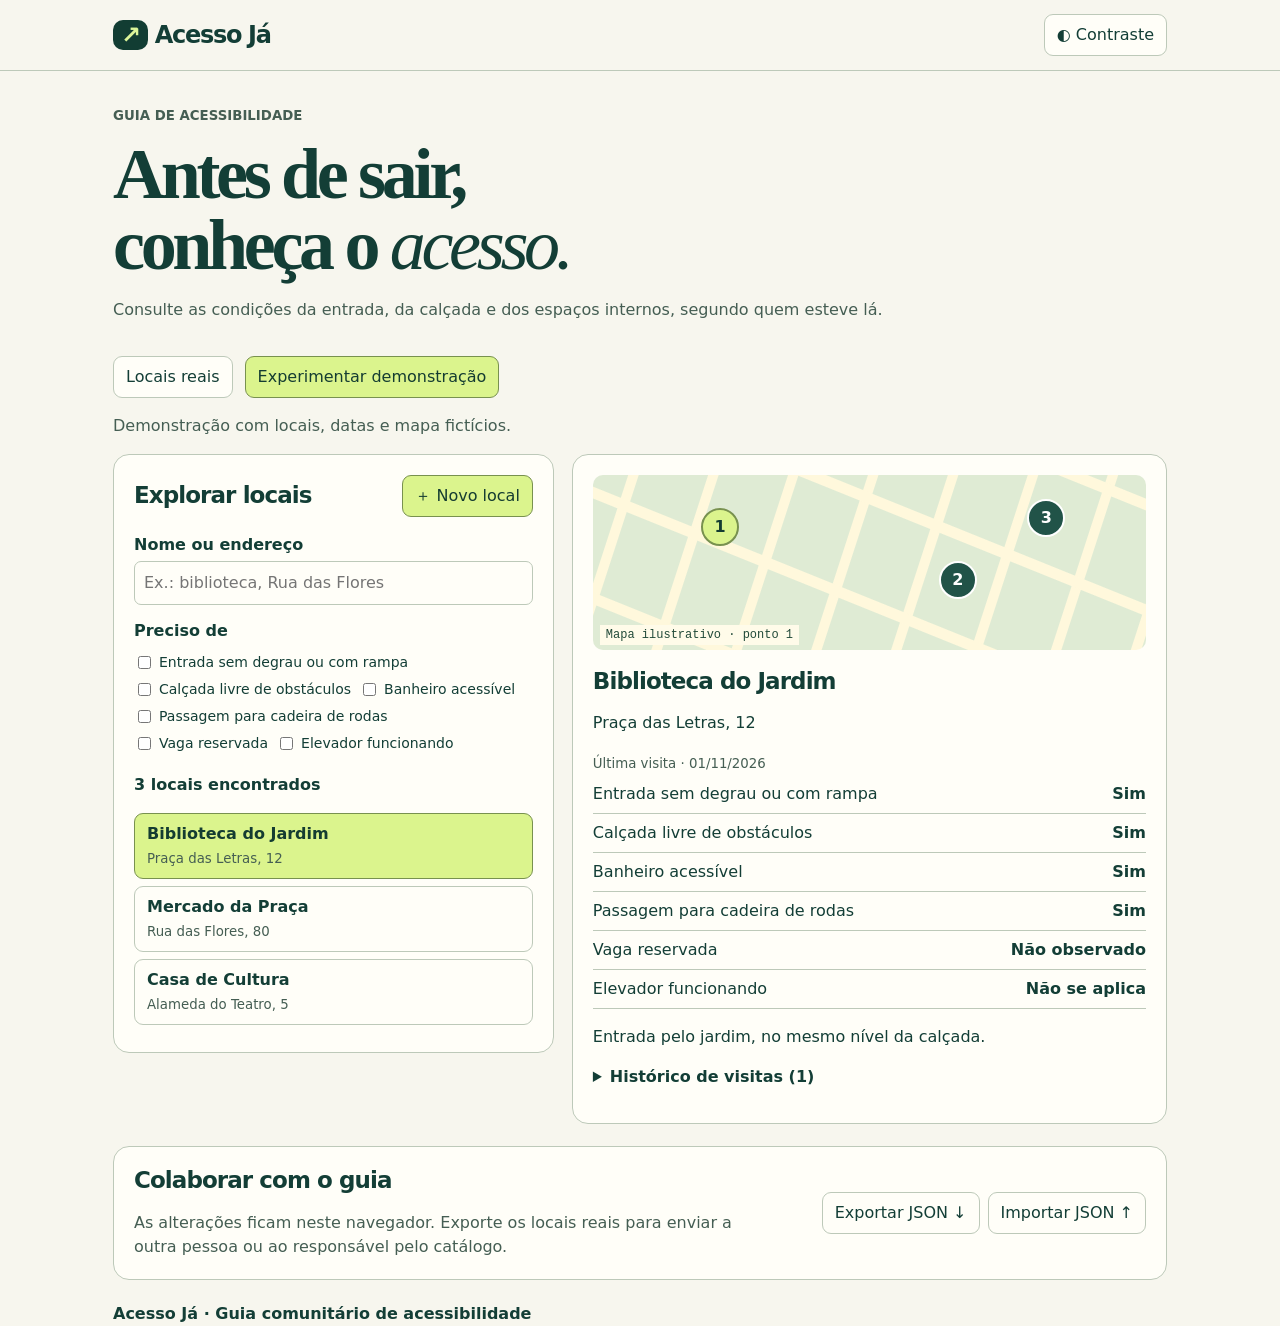
==== index.html @ 1cae5163 "feat: publica o Acesso Já" ====
<!doctype html><html lang="pt-BR"><head><meta charset="utf-8"><meta name="viewport" content="width=device-width,initial-scale=1"><meta name="theme-color" content="#113e37"><title>Acesso Já · Guia de acessibilidade</title><link rel="stylesheet" href="estilo.css"></head><body>
<a class="skip" href="#buscar">Pular para busca</a><header><div class="wrap bar"><strong class="brand"><i aria-hidden="true">↗</i> Acesso Já</strong><button id="contrast" aria-pressed="false">◐ Contraste</button></div></header>
<main class="wrap"><section class="hero"><small>GUIA DE ACESSIBILIDADE</small><h1>Antes de sair,<br>conheça o <em>acesso.</em></h1><p>Consulte as condições da entrada, da calçada e dos espaços internos, segundo quem esteve lá.</p></section>
<nav aria-label="Catálogo"><button id="real" aria-pressed="false">Locais reais</button><button id="demo" aria-pressed="true">Experimentar demonstração</button></nav><p id="source"></p>
<div class="columns"><section class="panel"><div class="heading"><h2>Explorar locais</h2><button id="add" class="accent">＋ Novo local</button></div><label for="buscar">Nome ou endereço</label><input type="search" id="buscar" placeholder="Ex.: biblioteca, Rua das Flores"><fieldset id="filters"><legend>Preciso de</legend></fieldset><p id="count" role="status"></p><div id="list"></div></section>
<section class="panel detail" aria-label="Local selecionado"><div id="map"></div><div id="details"></div></section></div>
<section class="share"><div><h2>Colaborar com o guia</h2><p>As alterações ficam neste navegador. Exporte os locais reais para enviar a outra pessoa ou ao responsável pelo catálogo.</p></div><div><button id="export">Exportar JSON ↓</button> <button id="import">Importar JSON ↑</button><input type="file" id="file" accept=".json,application/json" hidden></div></section><p id="status" role="status"></p></main>
<dialog id="dlg" aria-labelledby="formtitle"><form id="form"><h2 id="formtitle"></h2><div id="identity"><label>Nome do local<input id="name" maxlength="100"></label><label>Endereço e cidade<input id="address" maxlength="200"></label><div class="coords"><label>Latitude<input id="lat" type="number" step="any" min="-85" max="85" placeholder="-7.12"></label><label>Longitude<input id="lon" type="number" step="any" min="-180" max="180" placeholder="-34.86"></label></div><small>Coordenadas opcionais, em graus decimais. Preencha as duas para marcar no mapa.</small></div><label>Data da visita<input id="date" type="date" required></label><fieldset id="conditions"><legend>O que você observou?</legend></fieldset><label>Observação ou barreira encontrada<textarea id="note" rows="2" maxlength="500" placeholder="Ex.: degrau na entrada lateral"></textarea></label><p id="error" role="alert"></p><div class="heading"><button type="button" id="cancel">Cancelar</button><button class="accent">Salvar avaliação</button></div></form></dialog><footer class="wrap">Acesso Já · Guia comunitário de acessibilidade</footer><script src="dados.js"></script><script src="app.js"></script></body></html>
---- estilo.css ----
*{box-sizing:border-box}body{margin:0;--bg:#f7f6ee;--paper:#fffef8;--ink:#133e36;--muted:#455e53;--line:#bdc9b9;--lime:#dbf48d;background:var(--bg);color:var(--ink);font:16px/1.5 system-ui,sans-serif}body.contrast{--bg:#000;--paper:#101010;--ink:white;--muted:white;--line:white;--lime:#ffed68}.wrap{max-width:1150px;margin:auto;padding-inline:clamp(14px,4vw,48px)}header{border-bottom:1px solid var(--line)}.bar,.heading,.share,nav{display:flex;align-items:center;gap:12px;justify-content:space-between}.bar{padding-block:14px}.brand{font-size:24px;letter-spacing:-.055em}.brand i{font-style:normal;background:#123d33;color:#dcf59a;border-radius:10px;padding:1px 8px}.hero{padding:32px 0 18px}.hero small,legend,#count,footer{font-weight:650}.hero h1{font:700 clamp(36px,5.8vw,72px)/.99 Georgia,serif;letter-spacing:-.06em;margin:12px 0}.hero em{font-weight:400}.hero p,.share p,#source,small{color:var(--muted)}nav{justify-content:flex-start;flex-wrap:wrap}button,input,select,textarea{font:inherit;color:inherit}button{border:1px solid var(--line);background:var(--paper);padding:8px 12px;border-radius:9px;cursor:pointer}button:hover{border-color:var(--ink)}button[aria-pressed=true],.accent{background:var(--lime);color:#143c31;border-color:#78914f}button:focus-visible,input:focus-visible,textarea:focus-visible,select:focus-visible,a:focus-visible{outline:3px solid #ca5b19;outline-offset:3px}.columns{display:grid;grid-template-columns:1fr 1.35fr;gap:18px;align-items:start}.panel,.share,dialog{background:var(--paper);border:1px solid var(--line);border-radius:16px;padding:20px}.share{margin-top:18px}.share p{max-width:600px;margin-bottom:0}.share>div:last-child{display:flex;flex-wrap:wrap;gap:8px}h2,h3{line-height:1.2;margin:0 0 12px}h2{font-size:23px;letter-spacing:-.04em}.heading h2{margin:0}.heading{flex-wrap:wrap;margin-bottom:16px}label{display:block;font-weight:600}input:not([type=checkbox],[type=file]),textarea,select{display:block;background:var(--paper);border:1px solid var(--line);border-radius:7px;padding:9px;width:100%;margin:4px 0 12px}fieldset{border:0;margin:14px 0;padding:0}legend{padding:0;margin-bottom:6px}#filters label{font-size:14px;font-weight:500;display:inline-flex;align-items:center;gap:5px;margin:3px 8px 3px 0}#list button{display:block;width:100%;text-align:left;margin:7px 0}.item-name{display:block;font-weight:bold}#map{isolation:isolate;position:relative;overflow:hidden;border-radius:10px;margin-bottom:18px}.sketch{height:175px;background-color:#dfebd4;background-image:repeating-linear-gradient(22deg,transparent 0 42px,#fff8dc 43px 53px,transparent 54px 98px),repeating-linear-gradient(108deg,transparent 0 33px,#fff8dc 34px 43px,transparent 44px 76px)}.pin{position:absolute;transform:translate(-50%,-50%);border-radius:50%;background:#215348;color:white;border:2px solid white;width:38px;height:38px;padding:0;font-weight:bold}.caption{position:absolute;bottom:5px;left:7px;background:#fffbe9;color:#224a39;font:12px monospace;padding:3px 6px}.row{display:flex;justify-content:space-between;gap:12px;border-bottom:1px solid var(--line);padding:7px 0}.row b{text-align:right}.share,footer{margin-block:22px}.skip{position:absolute;left:-999px}.skip:focus{left:8px;background:white;color:black;z-index:5}.coords{display:flex;gap:10px}.coords>*{min-width:0;flex:1}dialog{color:var(--ink);width:min(540px,94vw);max-height:88vh}dialog::backdrop{background:#0c2823aa}details{margin:14px 0}summary{cursor:pointer;font-weight:bold}iframe{width:100%;height:230px;border:0}#error{color:#a52f16}.contrast #error{color:#ff9}#status{font-weight:bold}@media(max-width:780px){.columns{grid-template-columns:1fr}.share{display:block}.share p{margin-bottom:12px}.panel{padding:15px}}
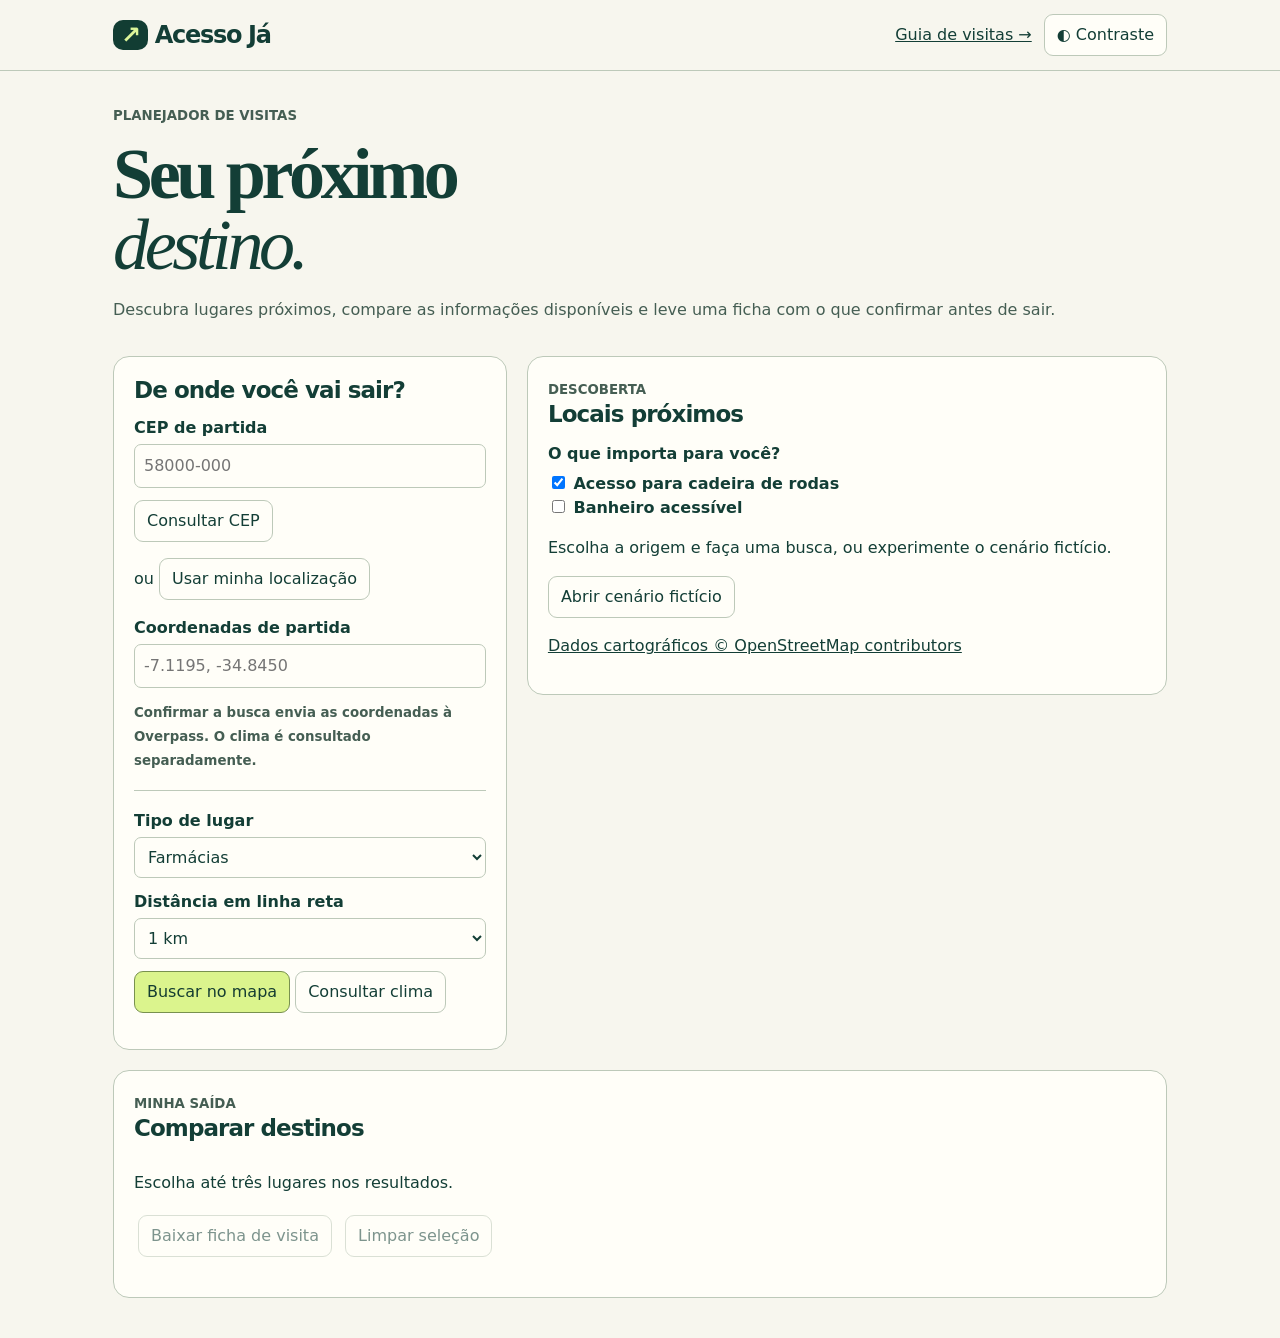
==== commit 7ea71022: "Second commit" ====
--- a/index.html
+++ b/index.html
@@ -1,8 +1,5 @@
-<!doctype html><html lang="pt-BR"><head><meta charset="utf-8"><meta name="viewport" content="width=device-width,initial-scale=1"><meta name="theme-color" content="#113e37"><title>Acesso Já · Guia de acessibilidade</title><link rel="stylesheet" href="estilo.css"></head><body>
-<a class="skip" href="#buscar">Pular para busca</a><header><div class="wrap bar"><strong class="brand"><i aria-hidden="true">↗</i> Acesso Já</strong><button id="contrast" aria-pressed="false">◐ Contraste</button></div></header>
-<main class="wrap"><section class="hero"><small>GUIA DE ACESSIBILIDADE</small><h1>Antes de sair,<br>conheça o <em>acesso.</em></h1><p>Consulte as condições da entrada, da calçada e dos espaços internos, segundo quem esteve lá.</p></section>
-<nav aria-label="Catálogo"><button id="real" aria-pressed="false">Locais reais</button><button id="demo" aria-pressed="true">Experimentar demonstração</button></nav><p id="source"></p>
-<div class="columns"><section class="panel"><div class="heading"><h2>Explorar locais</h2><button id="add" class="accent">＋ Novo local</button></div><label for="buscar">Nome ou endereço</label><input type="search" id="buscar" placeholder="Ex.: biblioteca, Rua das Flores"><fieldset id="filters"><legend>Preciso de</legend></fieldset><p id="count" role="status"></p><div id="list"></div></section>
-<section class="panel detail" aria-label="Local selecionado"><div id="map"></div><div id="details"></div></section></div>
-<section class="share"><div><h2>Colaborar com o guia</h2><p>As alterações ficam neste navegador. Exporte os locais reais para enviar a outra pessoa ou ao responsável pelo catálogo.</p></div><div><button id="export">Exportar JSON ↓</button> <button id="import">Importar JSON ↑</button><input type="file" id="file" accept=".json,application/json" hidden></div></section><p id="status" role="status"></p></main>
-<dialog id="dlg" aria-labelledby="formtitle"><form id="form"><h2 id="formtitle"></h2><div id="identity"><label>Nome do local<input id="name" maxlength="100"></label><label>Endereço e cidade<input id="address" maxlength="200"></label><div class="coords"><label>Latitude<input id="lat" type="number" step="any" min="-85" max="85" placeholder="-7.12"></label><label>Longitude<input id="lon" type="number" step="any" min="-180" max="180" placeholder="-34.86"></label></div><small>Coordenadas opcionais, em graus decimais. Preencha as duas para marcar no mapa.</small></div><label>Data da visita<input id="date" type="date" required></label><fieldset id="conditions"><legend>O que você observou?</legend></fieldset><label>Observação ou barreira encontrada<textarea id="note" rows="2" maxlength="500" placeholder="Ex.: degrau na entrada lateral"></textarea></label><p id="error" role="alert"></p><div class="heading"><button type="button" id="cancel">Cancelar</button><button class="accent">Salvar avaliação</button></div></form></dialog><footer class="wrap">Acesso Já · Guia comunitário de acessibilidade</footer><script src="dados.js"></script><script src="app.js"></script></body></html>
+<!doctype html><html lang="pt-BR"><head><meta charset="utf-8"><meta name="viewport" content="width=device-width, initial-scale=1"><title>Acesso Já · Planejar uma saída</title><link rel="stylesheet" href="estilo.css"><link rel="stylesheet" href="radar.css"></head><body><a class="skip" href="#origem">Pular para origem</a><header><div class="wrap bar"><strong class="brand"><i>↗</i> Acesso Já</strong><a href="guia.html">Guia de visitas →</a><button id="contraste" aria-pressed="false">◐ Contraste</button></div></header><main class="wrap">
+<section class="hero"><small>PLANEJADOR DE VISITAS</small><h1>Seu próximo<br><em>destino.</em></h1><p>Descubra lugares próximos, compare as informações disponíveis e leve uma ficha com o que confirmar antes de sair.</p></section>
+<div class="desk"><section class="panel" id="origem"><h2>De onde você vai sair?</h2><form id="postal"><label for="cep">CEP de partida</label><input id="cep" maxlength="9" placeholder="58000-000" required><button>Consultar CEP</button></form><p>ou <button id="gps">Usar minha localização</button></p><label for="coord">Coordenadas de partida</label><input id="coord" placeholder="-7.1195, -34.8450"><small>Confirmar a busca envia as coordenadas à Overpass. O clima é consultado separadamente.</small><hr><label for="categoria">Tipo de lugar</label><select id="categoria"><option value="pharmacy">Farmácias</option><option value="restaurant">Restaurantes</option><option value="clinic">Clínicas</option><option value="library">Bibliotecas</option><option value="toilets">Banheiros públicos</option></select><label for="raio">Distância em linha reta</label><select id="raio"><option value="1000">1 km</option><option value="2500">2,5 km</option><option value="5000">5 km</option></select><button class="accent" id="buscarMapa">Buscar no mapa</button> <button id="clima">Consultar clima</button><p id="noticia" role="status"></p><div id="tempo"></div></section>
+<section class="panel"><small>DESCOBERTA</small><h2>Locais próximos</h2><fieldset id="necessidades"><legend>O que importa para você?</legend><label><input type="checkbox" value="access" checked> Acesso para cadeira de rodas</label><label><input type="checkbox" value="wc"> Banheiro acessível</label></fieldset><p id="resumo" aria-live="polite">Escolha a origem e faça uma busca, ou experimente o cenário fictício.</p><button id="exemplo">Abrir cenário fictício</button><div id="resultados"></div><p><a href="https://www.openstreetmap.org/copyright">Dados cartográficos © OpenStreetMap contributors</a></p></section></div>
+<section class="panel shortlist"><small>MINHA SAÍDA</small><h2>Comparar destinos</h2><div id="quadro"></div><button id="baixar">Baixar ficha de visita</button> <button id="limpar">Limpar seleção</button><p id="mensagem" role="status"></p></section></main><script src="modelo.js"></script><script src="radar.js"></script></body></html>
--- a/radar.css
+++ b/radar.css
@@ -0,0 +1 @@
+.desk{display:grid;grid-template-columns:minmax(270px,.8fr) minmax(320px,1.3fr);gap:20px;align-items:start}.shortlist{margin:20px 0 40px}.card{padding:16px 0;border-bottom:1px solid var(--line)}.card h3{margin:0}.card p{margin:5px 0 10px}.badge{display:inline-block;padding:3px 8px;border-radius:5px;background:#e6efde;color:#214c36;font-size:.87rem;margin:2px}.desk small,.shortlist small{font-weight:650}.shortlist table{width:100%;border-collapse:collapse;margin:15px 0}.shortlist td,.shortlist th{border-bottom:1px solid var(--line);padding:9px 5px;text-align:left}#quadro{overflow:auto}.desk hr{border:0;border-top:1px solid var(--line);margin:18px 0}a{color:inherit}.bar{flex-wrap:wrap}.bar a{margin-left:auto}.shortlist button,.card button,.card a{margin:4px}.panel button:disabled{opacity:.55}#tempo{border-left:4px solid var(--line);padding-left:12px} @media(max-width:680px){.desk{grid-template-columns:1fr}.bar{gap:6px}.wrap{padding-inline:12px}}
